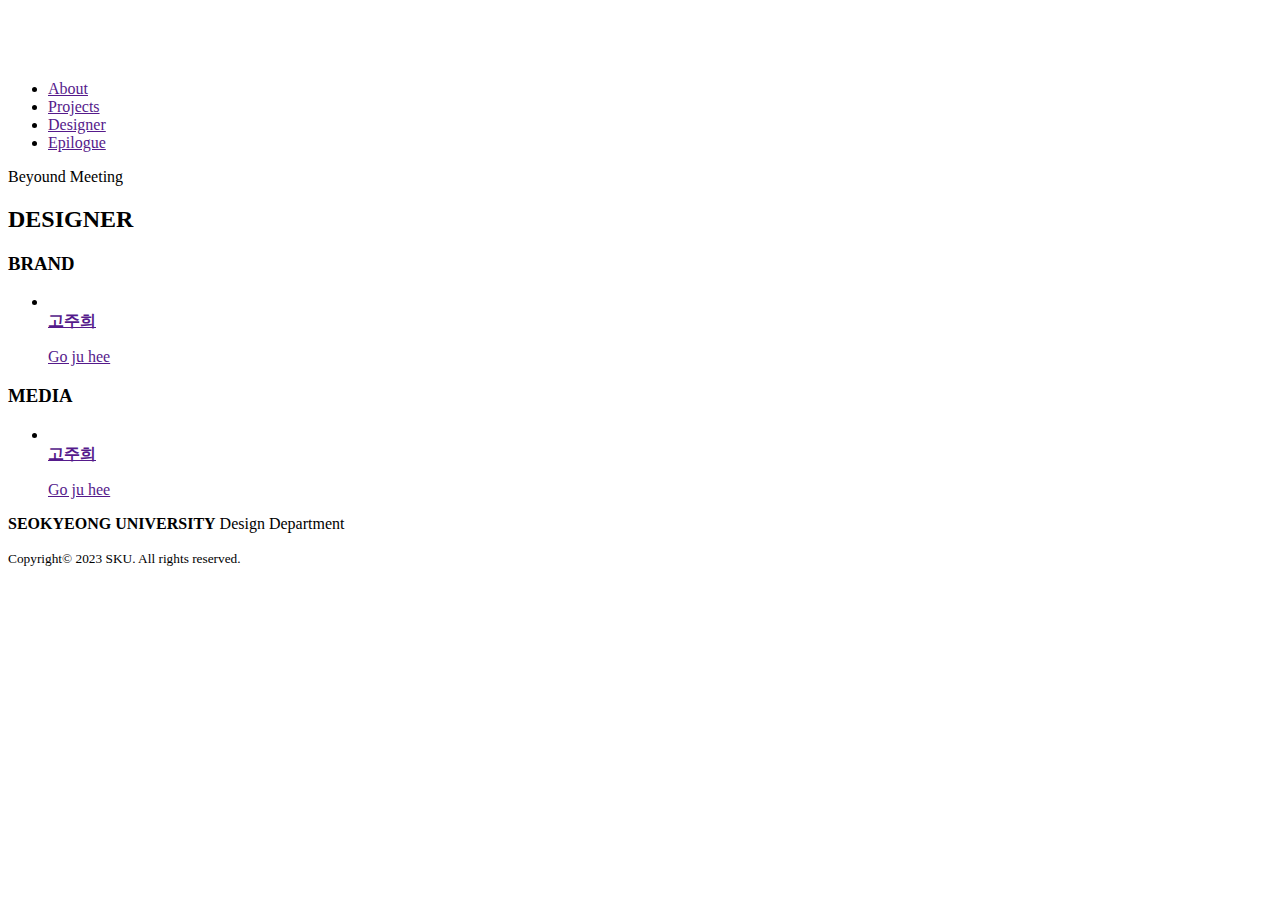
==== design_list.html @ 28919680 "first commit" ====
<!DOCTYPE html>
<html lang="en">
<head>
    <meta charset="UTF-8">
    <meta name="viewport" content="width=device-width, initial-scale=   ">
    <title>Document</title>
</head>
<body>
    <header class="header">
        <div class="inner">
            <h1><a href=""><img src="" alt=""></a></h1>
            <nav class="gnb">
                <ul>
                    <li><a href="">About</a></li>
                    <li><a href="">Projects</a></li>
                    <li><a href="">Designer</a></li>
                    <li><a href="">Epilogue</a></li>
                </ul>
            </nav>
        </div>
    </header>

    <main id="designList">
        <section class="sc-design">
            <div class="group-header">
                <p>Beyound Meeting</p>
                <h2>
                    DESIGNER
                </h2>
            </div>

            <section class="cont">
                <h3>BRAND</h3>
                <ul>
                    <li>
                        <a href="">
                            <div class="thumb">
                                <img src="" alt="">
                            </div>
                            <strong>고주희</strong>
                            <p>Go ju hee</p>
                        </a>
                    </li>
                </ul>
            </section>
            <section class="cont">
                <h3>MEDIA</h3>
                <ul>
                    <li>
                        <a href="">
                            <div class="thumb">
                                <img src="" alt="">
                            </div>
                            <strong>고주희</strong>
                            <p>Go ju hee</p>
                        </a>
                    </li>
                </ul>
            </section>

        </section>
    </main>
    <footer class="footer">
        <div class="inner">
            <p class="text"><strong>SEOKYEONG UNIVERSITY</strong> Design Department</p>
            <small class="copy">Copyright© 2023 SKU. All rights reserved.</small>
        </div>
    </footer>
</body>
</html>
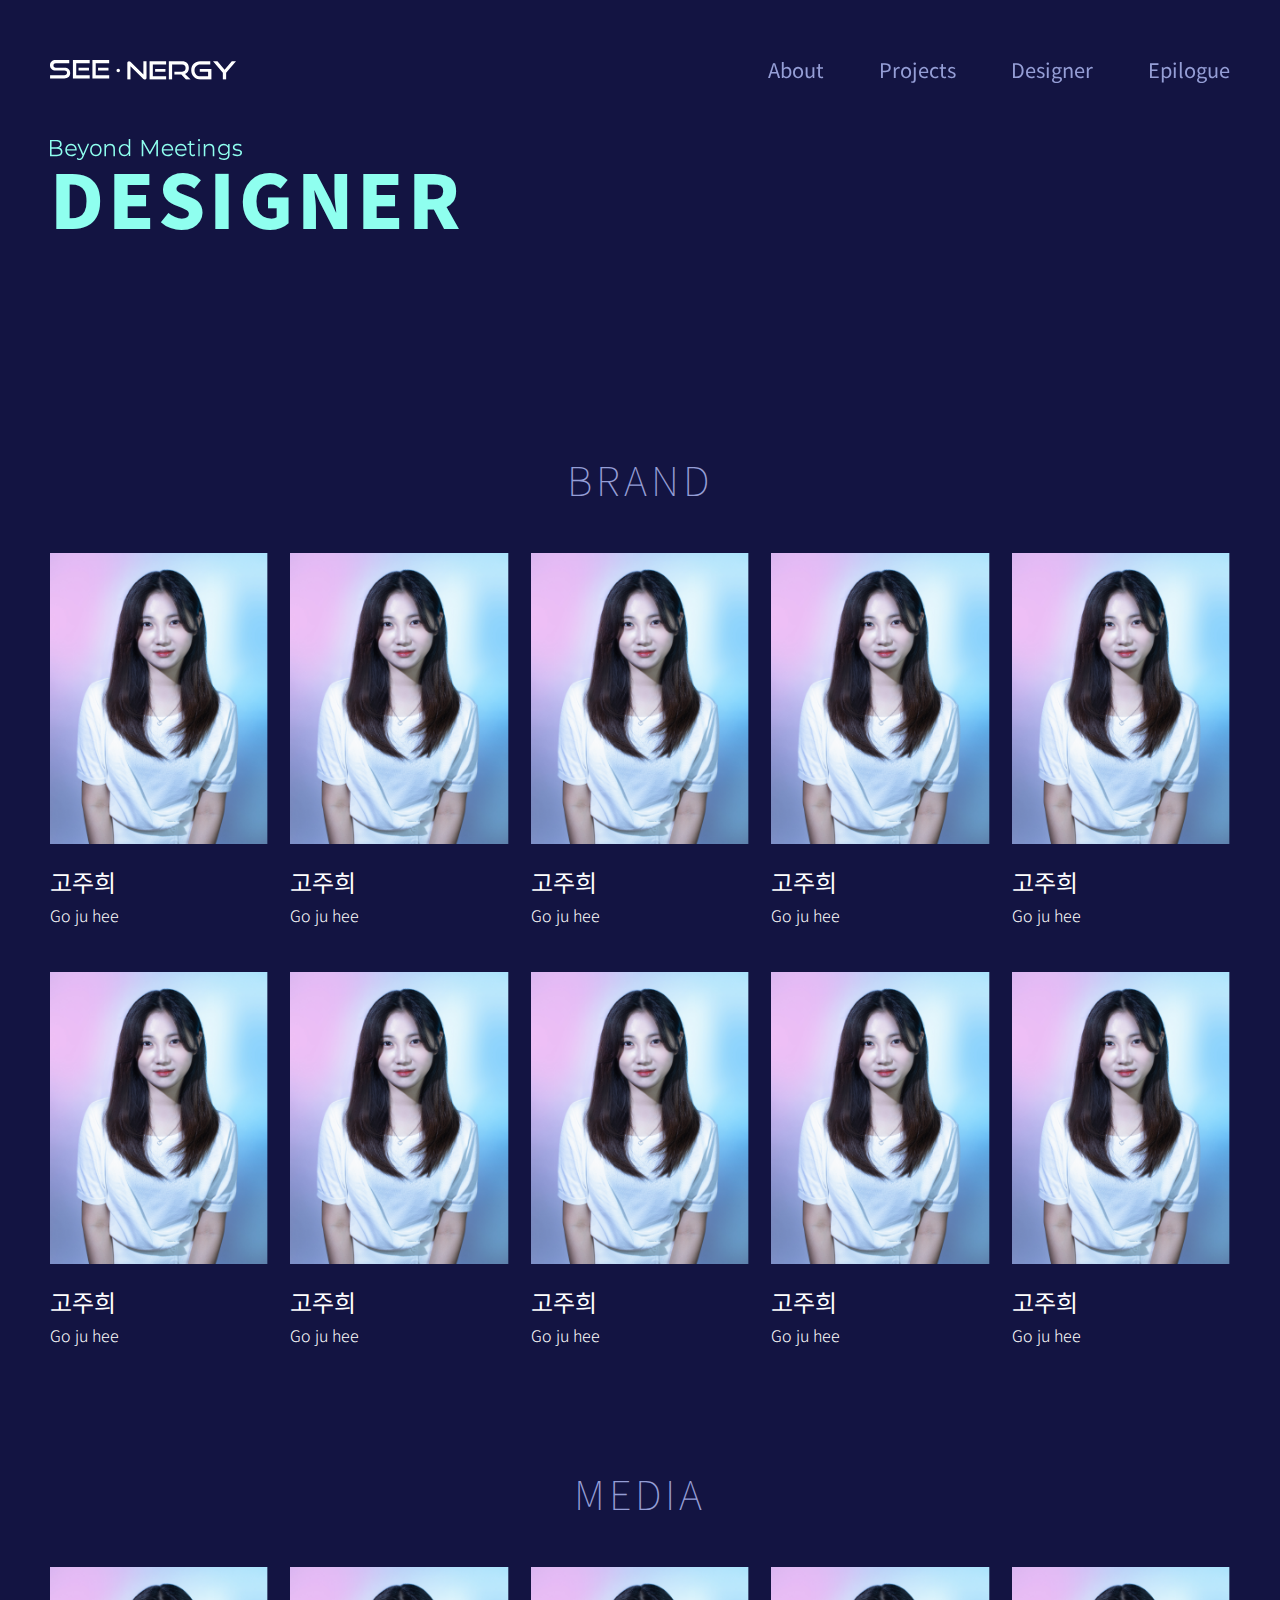
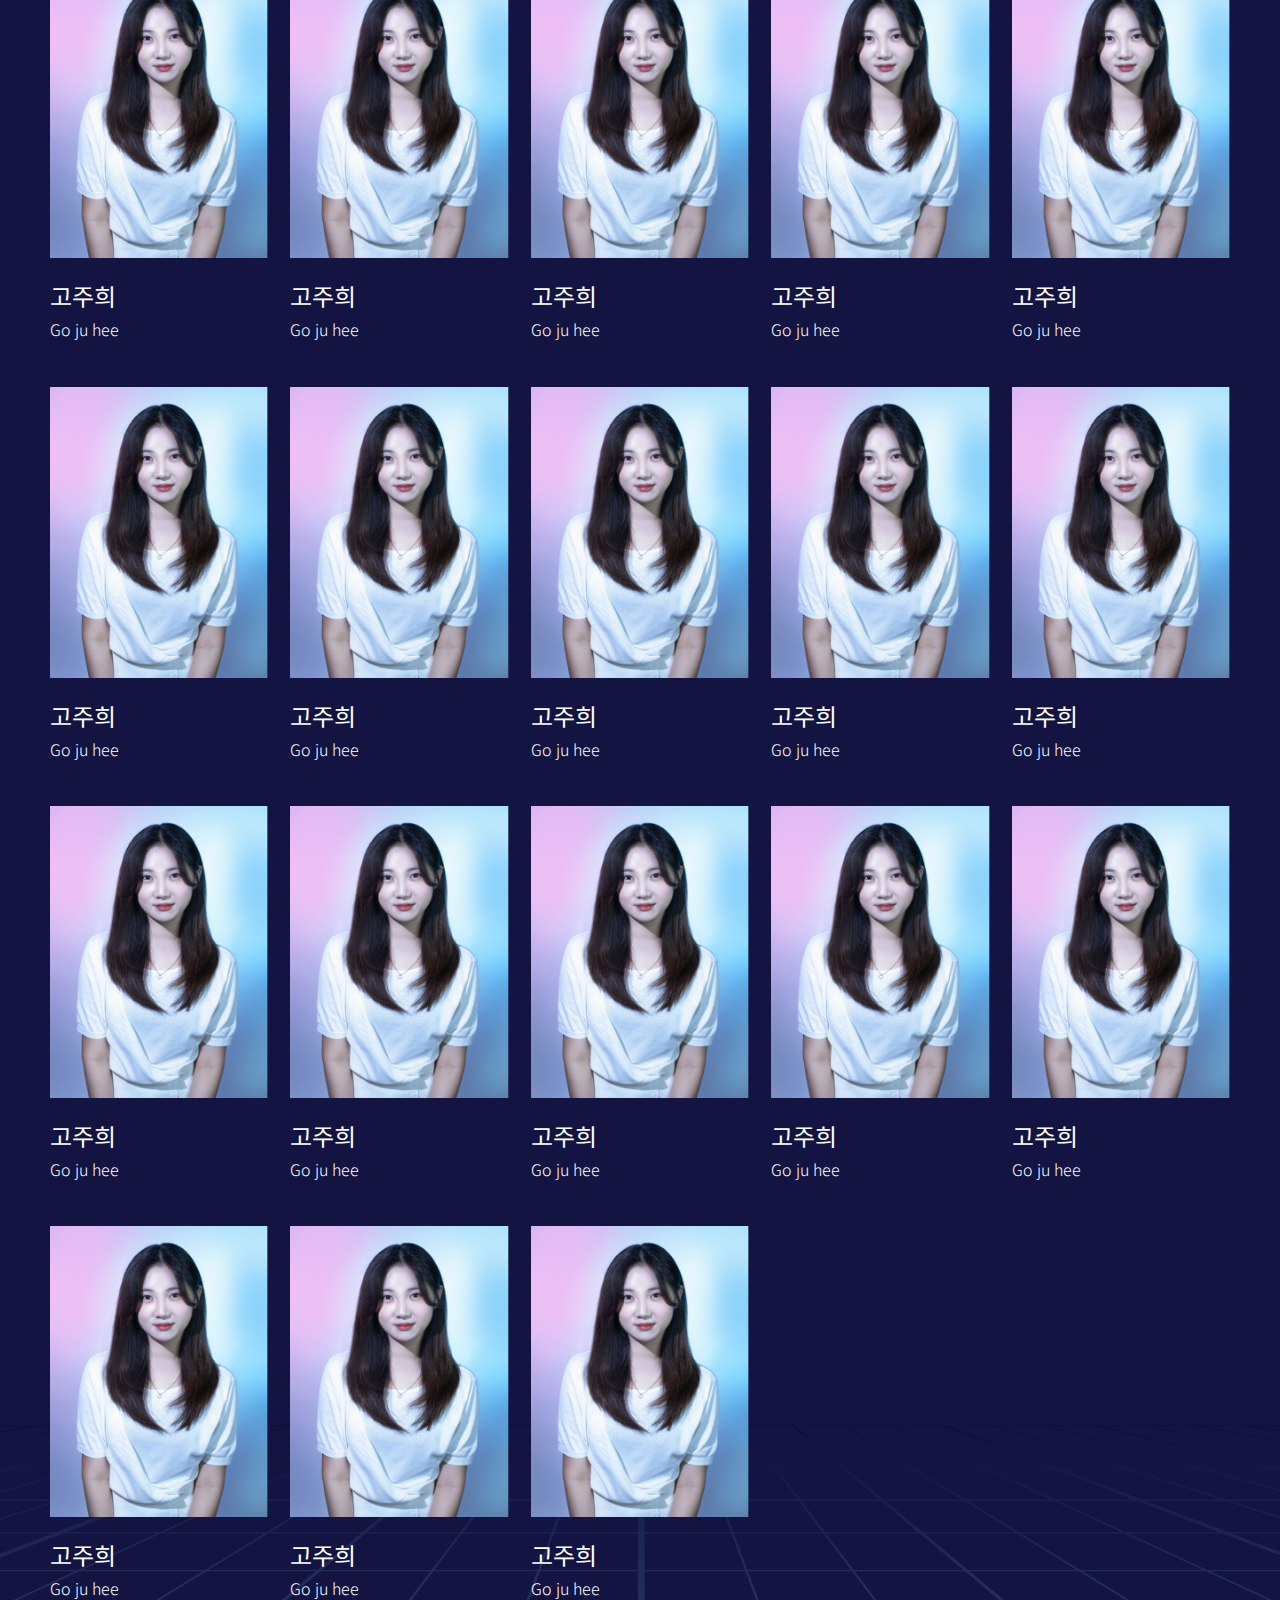
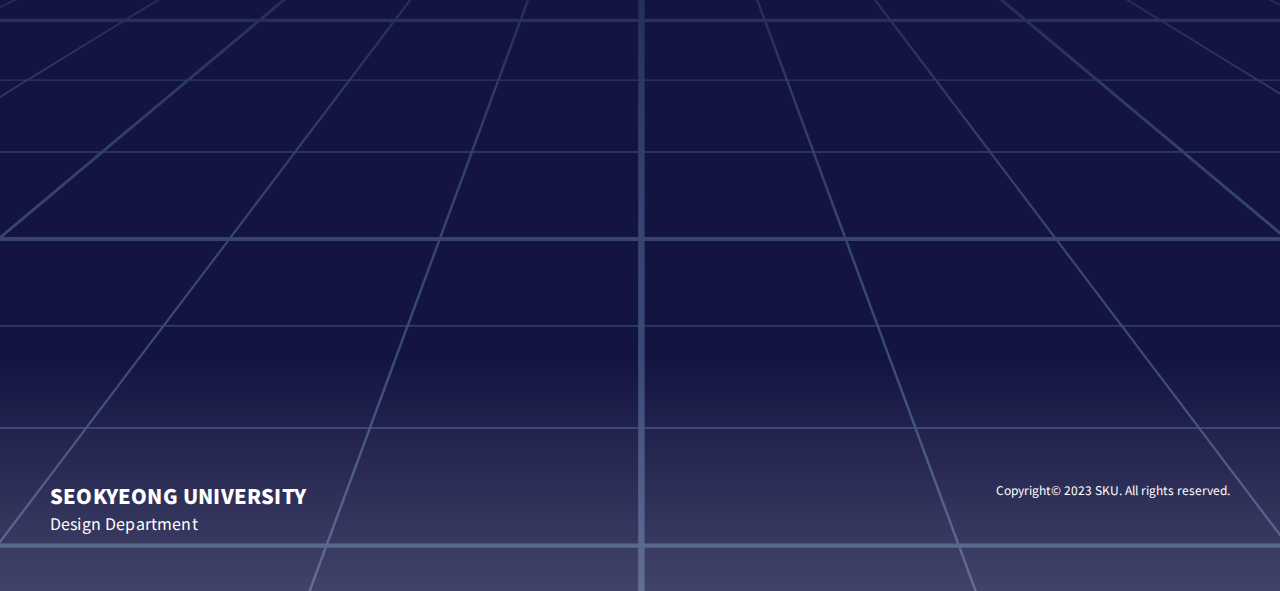
==== commit be122fe7: "111111111" ====
--- a/design_list.html
+++ b/design_list.html
@@ -4,67 +4,308 @@
     <meta charset="UTF-8">
     <meta name="viewport" content="width=device-width, initial-scale=   ">
     <title>Document</title>
+    <link rel="stylesheet" href="./assets/css/style.css">
+
+    <script src="https://code.jquery.com/jquery-3.7.1.min.js" integrity="sha256-/JqT3SQfawRcv/BIHPThkBvs0OEvtFFmqPF/lYI/Cxo=" crossorigin="anonymous"></script>
+    <script src="./assets/js/script.js"></script>
 </head>
 <body>
-    <header class="header">
-        <div class="inner">
-            <h1><a href=""><img src="" alt=""></a></h1>
-            <nav class="gnb">
-                <ul>
-                    <li><a href="">About</a></li>
-                    <li><a href="">Projects</a></li>
-                    <li><a href="">Designer</a></li>
-                    <li><a href="">Epilogue</a></li>
-                </ul>
-            </nav>
-        </div>
-    </header>
 
-    <main id="designList">
-        <section class="sc-design">
-            <div class="group-header">
-                <p>Beyound Meeting</p>
-                <h2>
-                    DESIGNER
-                </h2>
+    <div class="wrapper designerList">
+        <header class="header">
+            <div class="inner">
+                <h1 class="logo"><a href="/"><img src="./assets/img/logo.svg" alt="seenergy"></a></h1>
+                <nav class="gnb">
+                    <ul>
+                        <li><a href="#about">About</a></li>
+                        <li><a href="">Projects</a></li>
+                        <li><a href="">Designer</a></li>
+                        <li><a href="">Epilogue</a></li>
+                    </ul>
+                </nav>
             </div>
+        </header>
+        <main >
+            <section class="sc-project">
+                <div class="inner">
+                    <div class="group-title">
+                        <p><img src="./assets/img/project/title-sub.svg" alt=""></p>
+                        <h2>DESIGNER</h2>
+                    </div>
 
-            <section class="cont">
-                <h3>BRAND</h3>
-                <ul>
-                    <li>
-                        <a href="">
-                            <div class="thumb">
-                                <img src="" alt="">
-                            </div>
-                            <strong>고주희</strong>
-                            <p>Go ju hee</p>
-                        </a>
-                    </li>
-                </ul>
+                    <div class="content">
+                        <h3>BRAND</h3>
+                        <ul>
+                            <li>
+                                <a href="" class="link">
+                                    <img src="./assets/img/designer/1-1.png" alt="">
+                                    <div class="desc">
+                                        <strong>고주희</strong>
+                                        <span>Go ju hee</span>
+                                    </div>
+                                </a>
+                            </li>
+                            <li>
+                                <a href="" class="link">
+                                    <img src="./assets/img/designer/1-1.png" alt="">
+                                    <div class="desc">
+                                        <strong>고주희</strong>
+                                        <span>Go ju hee</span>
+                                    </div>
+                                </a>
+                            </li>
+                            <li>
+                                <a href="" class="link">
+                                    <img src="./assets/img/designer/1-1.png" alt="">
+                                    <div class="desc">
+                                        <strong>고주희</strong>
+                                        <span>Go ju hee</span>
+                                    </div>
+                                </a>
+                            </li>
+                            <li>
+                                <a href="" class="link">
+                                    <img src="./assets/img/designer/1-1.png" alt="">
+                                    <div class="desc">
+                                        <strong>고주희</strong>
+                                        <span>Go ju hee</span>
+                                    </div>
+                                </a>
+                            </li>
+                            <li>
+                                <a href="" class="link">
+                                    <img src="./assets/img/designer/1-1.png" alt="">
+                                    <div class="desc">
+                                        <strong>고주희</strong>
+                                        <span>Go ju hee</span>
+                                    </div>
+                                </a>
+                            </li>
+                            <li>
+                                <a href="" class="link">
+                                    <img src="./assets/img/designer/1-1.png" alt="">
+                                    <div class="desc">
+                                        <strong>고주희</strong>
+                                        <span>Go ju hee</span>
+                                    </div>
+                                </a>
+                            </li>
+                            <li>
+                                <a href="" class="link">
+                                    <img src="./assets/img/designer/1-1.png" alt="">
+                                    <div class="desc">
+                                        <strong>고주희</strong>
+                                        <span>Go ju hee</span>
+                                    </div>
+                                </a>
+                            </li>
+                            <li>
+                                <a href="" class="link">
+                                    <img src="./assets/img/designer/1-1.png" alt="">
+                                    <div class="desc">
+                                        <strong>고주희</strong>
+                                        <span>Go ju hee</span>
+                                    </div>
+                                </a>
+                            </li>
+                            <li>
+                                <a href="" class="link">
+                                    <img src="./assets/img/designer/1-1.png" alt="">
+                                    <div class="desc">
+                                        <strong>고주희</strong>
+                                        <span>Go ju hee</span>
+                                    </div>
+                                </a>
+                            </li>
+                            <li>
+                                <a href="" class="link">
+                                    <img src="./assets/img/designer/1-1.png" alt="">
+                                    <div class="desc">
+                                        <strong>고주희</strong>
+                                        <span>Go ju hee</span>
+                                    </div>
+                                </a>
+                            </li>
+                        </ul>
+                    </div>
+
+                    <div class="content media">
+                        <h3>MEDIA</h3>
+                        <ul>
+                            <li>
+                                <a href="" class="link">
+                                    <img src="./assets/img/designer/1-1.png" alt="">
+                                    <div class="desc">
+                                        <strong>고주희</strong>
+                                        <span>Go ju hee</span>
+                                    </div>
+                                </a>
+                            </li>
+                            <li>
+                                <a href="" class="link">
+                                    <img src="./assets/img/designer/1-1.png" alt="">
+                                    <div class="desc">
+                                        <strong>고주희</strong>
+                                        <span>Go ju hee</span>
+                                    </div>
+                                </a>
+                            </li>
+                            <li>
+                                <a href="" class="link">
+                                    <img src="./assets/img/designer/1-1.png" alt="">
+                                    <div class="desc">
+                                        <strong>고주희</strong>
+                                        <span>Go ju hee</span>
+                                    </div>
+                                </a>
+                            </li>
+                            <li>
+                                <a href="" class="link">
+                                    <img src="./assets/img/designer/1-1.png" alt="">
+                                    <div class="desc">
+                                        <strong>고주희</strong>
+                                        <span>Go ju hee</span>
+                                    </div>
+                                </a>
+                            </li>
+                            <li>
+                                <a href="" class="link">
+                                    <img src="./assets/img/designer/1-1.png" alt="">
+                                    <div class="desc">
+                                        <strong>고주희</strong>
+                                        <span>Go ju hee</span>
+                                    </div>
+                                </a>
+                            </li>
+                            <li>
+                                <a href="" class="link">
+                                    <img src="./assets/img/designer/1-1.png" alt="">
+                                    <div class="desc">
+                                        <strong>고주희</strong>
+                                        <span>Go ju hee</span>
+                                    </div>
+                                </a>
+                            </li>
+                            <li>
+                                <a href="" class="link">
+                                    <img src="./assets/img/designer/1-1.png" alt="">
+                                    <div class="desc">
+                                        <strong>고주희</strong>
+                                        <span>Go ju hee</span>
+                                    </div>
+                                </a>
+                            </li>
+                            <li>
+                                <a href="" class="link">
+                                    <img src="./assets/img/designer/1-1.png" alt="">
+                                    <div class="desc">
+                                        <strong>고주희</strong>
+                                        <span>Go ju hee</span>
+                                    </div>
+                                </a>
+                            </li>
+                            <li>
+                                <a href="" class="link">
+                                    <img src="./assets/img/designer/1-1.png" alt="">
+                                    <div class="desc">
+                                        <strong>고주희</strong>
+                                        <span>Go ju hee</span>
+                                    </div>
+                                </a>
+                            </li>
+                            <li>
+                                <a href="" class="link">
+                                    <img src="./assets/img/designer/1-1.png" alt="">
+                                    <div class="desc">
+                                        <strong>고주희</strong>
+                                        <span>Go ju hee</span>
+                                    </div>
+                                </a>
+                            </li>
+                            <li>
+                                <a href="" class="link">
+                                    <img src="./assets/img/designer/1-1.png" alt="">
+                                    <div class="desc">
+                                        <strong>고주희</strong>
+                                        <span>Go ju hee</span>
+                                    </div>
+                                </a>
+                            </li>
+                            <li>
+                                <a href="" class="link">
+                                    <img src="./assets/img/designer/1-1.png" alt="">
+                                    <div class="desc">
+                                        <strong>고주희</strong>
+                                        <span>Go ju hee</span>
+                                    </div>
+                                </a>
+                            </li>
+                            <li>
+                                <a href="" class="link">
+                                    <img src="./assets/img/designer/1-1.png" alt="">
+                                    <div class="desc">
+                                        <strong>고주희</strong>
+                                        <span>Go ju hee</span>
+                                    </div>
+                                </a>
+                            </li>
+                            <li>
+                                <a href="" class="link">
+                                    <img src="./assets/img/designer/1-1.png" alt="">
+                                    <div class="desc">
+                                        <strong>고주희</strong>
+                                        <span>Go ju hee</span>
+                                    </div>
+                                </a>
+                            </li>
+                            <li>
+                                <a href="" class="link">
+                                    <img src="./assets/img/designer/1-1.png" alt="">
+                                    <div class="desc">
+                                        <strong>고주희</strong>
+                                        <span>Go ju hee</span>
+                                    </div>
+                                </a>
+                            </li>
+                            <li>
+                                <a href="" class="link">
+                                    <img src="./assets/img/designer/1-1.png" alt="">
+                                    <div class="desc">
+                                        <strong>고주희</strong>
+                                        <span>Go ju hee</span>
+                                    </div>
+                                </a>
+                            </li>
+                            <li>
+                                <a href="" class="link">
+                                    <img src="./assets/img/designer/1-1.png" alt="">
+                                    <div class="desc">
+                                        <strong>고주희</strong>
+                                        <span>Go ju hee</span>
+                                    </div>
+                                </a>
+                            </li>
+                            <li>
+                                <a href="" class="link">
+                                    <img src="./assets/img/designer/1-1.png" alt="">
+                                    <div class="desc">
+                                        <strong>고주희</strong>
+                                        <span>Go ju hee</span>
+                                    </div>
+                                </a>
+                            </li>
+                        </ul>
+                    </div>
+                </div>
             </section>
-            <section class="cont">
-                <h3>MEDIA</h3>
-                <ul>
-                    <li>
-                        <a href="">
-                            <div class="thumb">
-                                <img src="" alt="">
-                            </div>
-                            <strong>고주희</strong>
-                            <p>Go ju hee</p>
-                        </a>
-                    </li>
-                </ul>
-            </section>
-
-        </section>
-    </main>
-    <footer class="footer">
-        <div class="inner">
-            <p class="text"><strong>SEOKYEONG UNIVERSITY</strong> Design Department</p>
-            <small class="copy">Copyright© 2023 SKU. All rights reserved.</small>
-        </div>
-    </footer>
+        </main>
+        <footer class="footer">
+            <div class="inner">
+                <p class="text"><strong>SEOKYEONG UNIVERSITY</strong> Design Department</p>
+                <small class="copy">Copyright© 2023 SKU. All rights reserved.</small>
+            </div>
+        </footer>
+        <img src="./assets/img/designer/Vector.svg" alt="" class="bg">
+    </div>
 </body>
 </html>--- a/assets/css/style.css
+++ b/assets/css/style.css
@@ -0,0 +1,339 @@
+@import url('https://fonts.googleapis.com/css2?family=Noto+Sans+KR:wght@100;300;400;500;700;800;900&display=swap');
+@import './reset.css';
+@import './common.css';
+@import './layout.css';
+
+/* main-page */
+ 
+.main .sc-main{}
+.main .sc-main .visual{position: relative;
+    overflow: hidden;
+}
+.main .sc-main .visual .inner{
+    position: relative;
+    /* height: 100vh; */
+    z-index: 1;
+    padding-bottom: 150px;
+}
+.main .sc-main .visual .flex{
+    display: flex;
+}
+.main .sc-main .visual .text-area{
+    padding-top: 208px;
+    flex: 1;
+}
+.main .sc-main .visual .text-area .title1{}
+.main .sc-main .visual .text-area .title2{
+    margin-top: 66px;
+    margin-bottom: 57px;
+}
+
+
+.main .sc-main .visual .text-area .link{
+    display: inline-flex;
+    gap: 8px;
+    align-items: center;
+    border: 2px solid #fff;
+    font-size: 20px;
+    color: #fff;
+    padding: 2px 20px;
+    border-radius: 20px;
+}
+.main .sc-main .visual .text-area .desc{
+    color: #97ceff;
+    font-size: 20px;
+    margin-top: 157px;
+}
+.main .sc-main .visual .img-area{
+    position: relative;
+    flex: 1;
+}
+.main .sc-main .visual .img-area .img{
+    width: 1289px;
+    position: absolute;
+    top: -200px;left: 50%;
+    transform: translateX(-50%);
+    max-width: none;
+}
+
+
+.main .sc-main .visual .sns-area{
+    display: flex;
+    flex-direction: column;
+    position: absolute;
+    bottom: 0px;right: 0;
+    gap: 20px;
+}
+.main .sc-main .visual .sns-area a{
+    display: flex;
+    align-items: center;
+    justify-content: center;
+    width: 65px;
+    height: 65px;
+    border: 1px solid #fff;
+    border-radius: 50%;
+}
+.main .sc-main .visual .bg{
+    position: absolute;
+    width: 120%;
+    bottom: 0;left: 50%;
+    transform: translateX(-50%);
+}
+
+
+
+.main .sc-main .logo{
+    padding-top: 333px;
+    padding-bottom: 621px;
+
+    background: rgb(19,20,66);
+background: linear-gradient(180deg, rgba(19,20,66,1) 26%, rgba(255,255,255,1) 100%);
+}
+.main .sc-main .logo .inner{
+    display: flex;
+    flex-direction: column;
+    align-items: center;
+    gap: 74px;
+}
+
+
+
+.main .sc-intro{
+    background: #fff;
+    padding-top: 203px;
+    padding-bottom: 512px;
+}
+.main .sc-intro .flex{
+    display: flex;
+    
+}
+.main .sc-intro .text-area{
+    flex: 1;
+    max-width: 627px;
+}
+.main .sc-intro .text-area .title{margin-bottom: 30px;}
+.main .sc-intro .text-area .sub-title{margin-bottom: 43px;}
+.main .sc-intro .text-area .desc{
+    font-weight: 500;
+    font-size: 15px;
+    line-height: 164%;
+    margin-bottom: 23px;
+}
+.main .sc-intro .text-area .desc2{
+    color: #717171;
+    font-size: 15px;
+    font-weight: 500;
+    line-height: 139.023%;
+}
+.main .sc-intro .img-area{
+    flex: 1;
+    display: flex;
+    justify-content: flex-end;
+}
+.main .sc-intro .img-area img{}
+
+
+
+.main .sc-video{
+    position: relative;
+    background: #fff;
+}
+.main .sc-video video{
+    width: 100%;
+}
+
+.main .sc-video .play{
+    position: absolute;
+    top: 50%;left: 50%;
+    transform: translate(-50%, -50%);
+}
+
+.main .sc-video .play.hide{
+    display: none;
+}
+/*  */
+main .group-title{}
+main .group-title p{}
+main .group-title h2{ font-size: 74px; letter-spacing: 3.744px; font-weight: 900; color: #8fffef; line-height: 1; }
+
+
+
+.projectList {}
+.projectList .content{ margin-top: 200px; }
+.projectList .tab-nav{ display: flex; justify-content: center; }
+.projectList .tab-nav a{ position: relative; color: #959ed6; font-size: 40px; line-height: 1.2; letter-spacing: 4px; padding: 0 35px; }
+.projectList .tab-nav a+a::before{ position: absolute; right: 0;left: 0; background: #959ED6; width: 2px; height: 47px; content: ''; }
+.projectList .tab-nav a.active{ font-weight: 700; color: #fff; }
+.projectList .tab-cont{ margin-top: 85px; }
+.projectList .tab-cont .cont{ display: none; }
+.projectList .tab-cont .cont.active{ display: block; }
+.projectList .tab-cont ul{ display: grid; grid-template-columns: repeat(4,1fr); gap: 40px; }
+.projectList .tab-cont li{}
+.projectList .tab-cont li a{ display: block; position: relative; }
+.projectList .tab-cont li img{ width: 100%; }
+.projectList .tab-cont .desc{ display: flex; flex-direction: column; align-items: center; justify-content: center; position: absolute; top: 0;left: 0; right: 0;bottom: 0; background: rgba(0, 0, 0, 0.70); color: #fff; opacity: 0; visibility: hidden; transition: 0.3s; }
+.projectList .tab-cont li:hover .desc{ opacity: 1; visibility: visible; }
+.projectList .tab-cont .desc strong{ color: #FFF; text-shadow: 0px 4px 29px rgba(0, 0, 0, 0.25); font-family: Noto Sans KR; font-size: 30px; font-weight: 500; line-height: 147.531%; }
+.projectList .tab-cont .desc span{ color: #FFF; font-size: 15px; line-height: 147.531%; }
+
+
+
+.projectView .sc-view{}
+.projectView .sc-view img{width: 100%;}
+.projectView .sc-view .iframe{ position: relative; padding-bottom: 56.25%; margin-bottom: 215px; }
+.projectView .sc-view .iframe iframe{ position: absolute; top: 0;left: 0; width: 100%; height: 100%; }
+
+.projectView .navigation{
+    color: #fff;
+    margin-top: 51px;
+}
+.projectView .navigation .inner{
+    display: flex;
+    justify-content: space-between;
+}
+.projectView .navigation a img{height: 30px;}
+.projectView .navigation .link-back{
+    display: flex;
+    gap: 24px;
+}
+.projectView .navigation .link-next{
+    display: flex;
+    gap: 24px;
+}
+.projectView .navigation .link-next p{
+    display: flex;
+    align-items: center;
+    color: #D9D9D9;
+    font-size: 24px;
+    font-weight: 300;
+    line-height: 101.023%;
+    letter-spacing: 2.16px;
+    text-transform: uppercase;
+    white-space: nowrap;
+}
+.projectView .navigation .link-next p span{
+    color: #D9D9D9;
+    font-size: 32px;
+    font-weight: 700;
+    letter-spacing: 2.88px;
+    margin-left: 14px;
+}
+
+.designerList{position: relative;}
+.designerList .group-title{
+    margin-bottom: 220px;
+}
+.designerList .content{
+    position: relative;
+    z-index: 1;
+}
+.designerList .content.media{margin-top: 123px;}
+.designerList h3{
+    color: #959ED6;
+    font-size: 40px;
+    font-weight: 100;
+    line-height: 129.023%; 
+    letter-spacing: 4px;
+    text-align: center;
+    margin-bottom: 47px;
+}
+.designerList ul{
+    display: grid;
+    grid-template-columns: repeat(5,1fr);
+    gap: 47px 22px;
+}
+.designerList ul li{}
+.designerList ul .link{}
+.designerList ul img{ width: 100%; }
+.designerList ul .desc{ color: #fff; display: flex; flex-direction: column; gap: 7px; padding-top: 23px; }
+.designerList ul .desc strong{ font-size: 24px; font-weight: 400; line-height: 129.023%; }
+.designerList ul .desc span{ font-size: 16px; font-weight: 300; line-height: 129.023%; }
+.designerList .bg{ position: absolute; bottom: 0;left: 50%; transform: translateX(-50%); width: 169.79%; }
+.designerList::after{ position: absolute; bottom: 0; left: 0; width: 100%; content: ''; height: 232px; background: linear-gradient(180deg,rgba(255, 255, 255, 0.00) 0%,rgba(255, 255, 255, 0.20) 100%); }
+
+
+
+.designerView{position: relative;}
+.designerView .view{position: relative;z-index: 1;}
+
+.designerView .group-nav{margin-bottom: 72px;}
+.designerView .group-nav img{height: 30px;}
+
+.designerView .profile{
+    display: flex;
+    gap: 40px;
+}
+.designerView .thumb{}
+.designerView .thumb img{}
+.designerView .info{
+    display: flex;
+    flex-direction: column;
+    justify-content: space-between;
+    flex: 1;
+}
+.designerView .info .desc1{
+    display: flex;
+    flex-direction: column;
+}
+.designerView .info .desc1 strong{
+    color: #D9D9D9;
+    font-size: 40px;
+    font-weight: 700;
+    line-height: 101.023%;
+    letter-spacing: 3.6px;
+}
+.designerView .info .desc1 span{
+    color:#959ED6;
+    font-size: 24px;
+    font-weight: 400;
+    line-height: 101.023%;
+    letter-spacing: 2.16px;
+    margin-top: 16px;
+    }
+.designerView .info .desc2{
+    color: #FFF;
+    font-size: 24px;
+    line-height: 163.023%; 
+    letter-spacing: 2.52px;
+    }
+.designerView .info .desc2 dl{
+    display: flex;
+}
+.designerView .info .desc2 dt{
+    font-weight: 100;
+    min-width: 165px;
+}
+.designerView .info .desc2 dd{
+    font-weight: 300;
+}
+
+
+
+.designerView .signature{}
+.designerView .signature img{}
+
+
+
+.designerView .works{
+    display: grid;
+    grid-template-columns: repeat(4,1fr);
+    gap: 40px;
+    margin-top: 103px;
+}
+.designerView .works li{}
+.designerView .works a{
+    display: block;
+    overflow: hidden;
+}
+.designerView .works img{
+    transition: 0.3s;
+}
+.designerView .works li:hover img{
+    transform: scale(1.33);
+}
+
+.designerView .bg{ position: absolute;
+     bottom: 0;left: 50%; 
+     width: 100%;
+     height: 676px;
+     transform: translateX(-50%); }